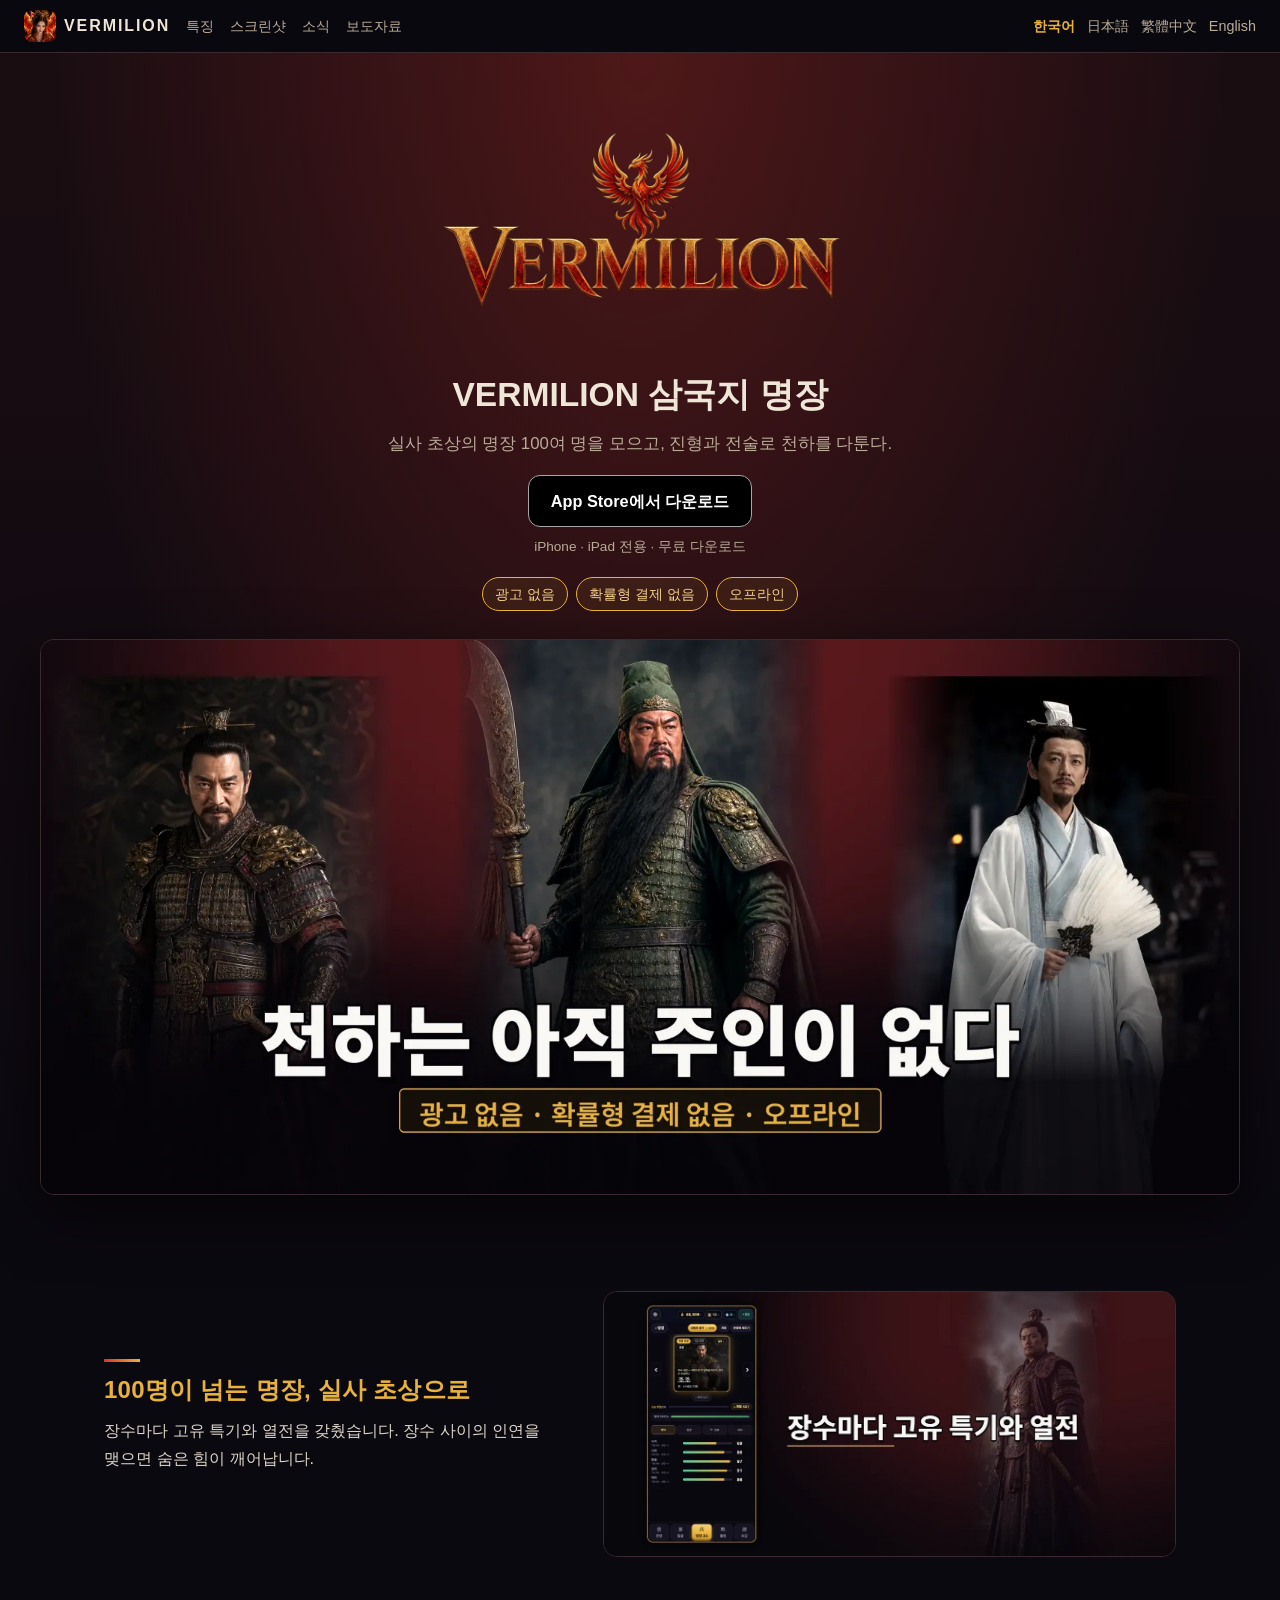
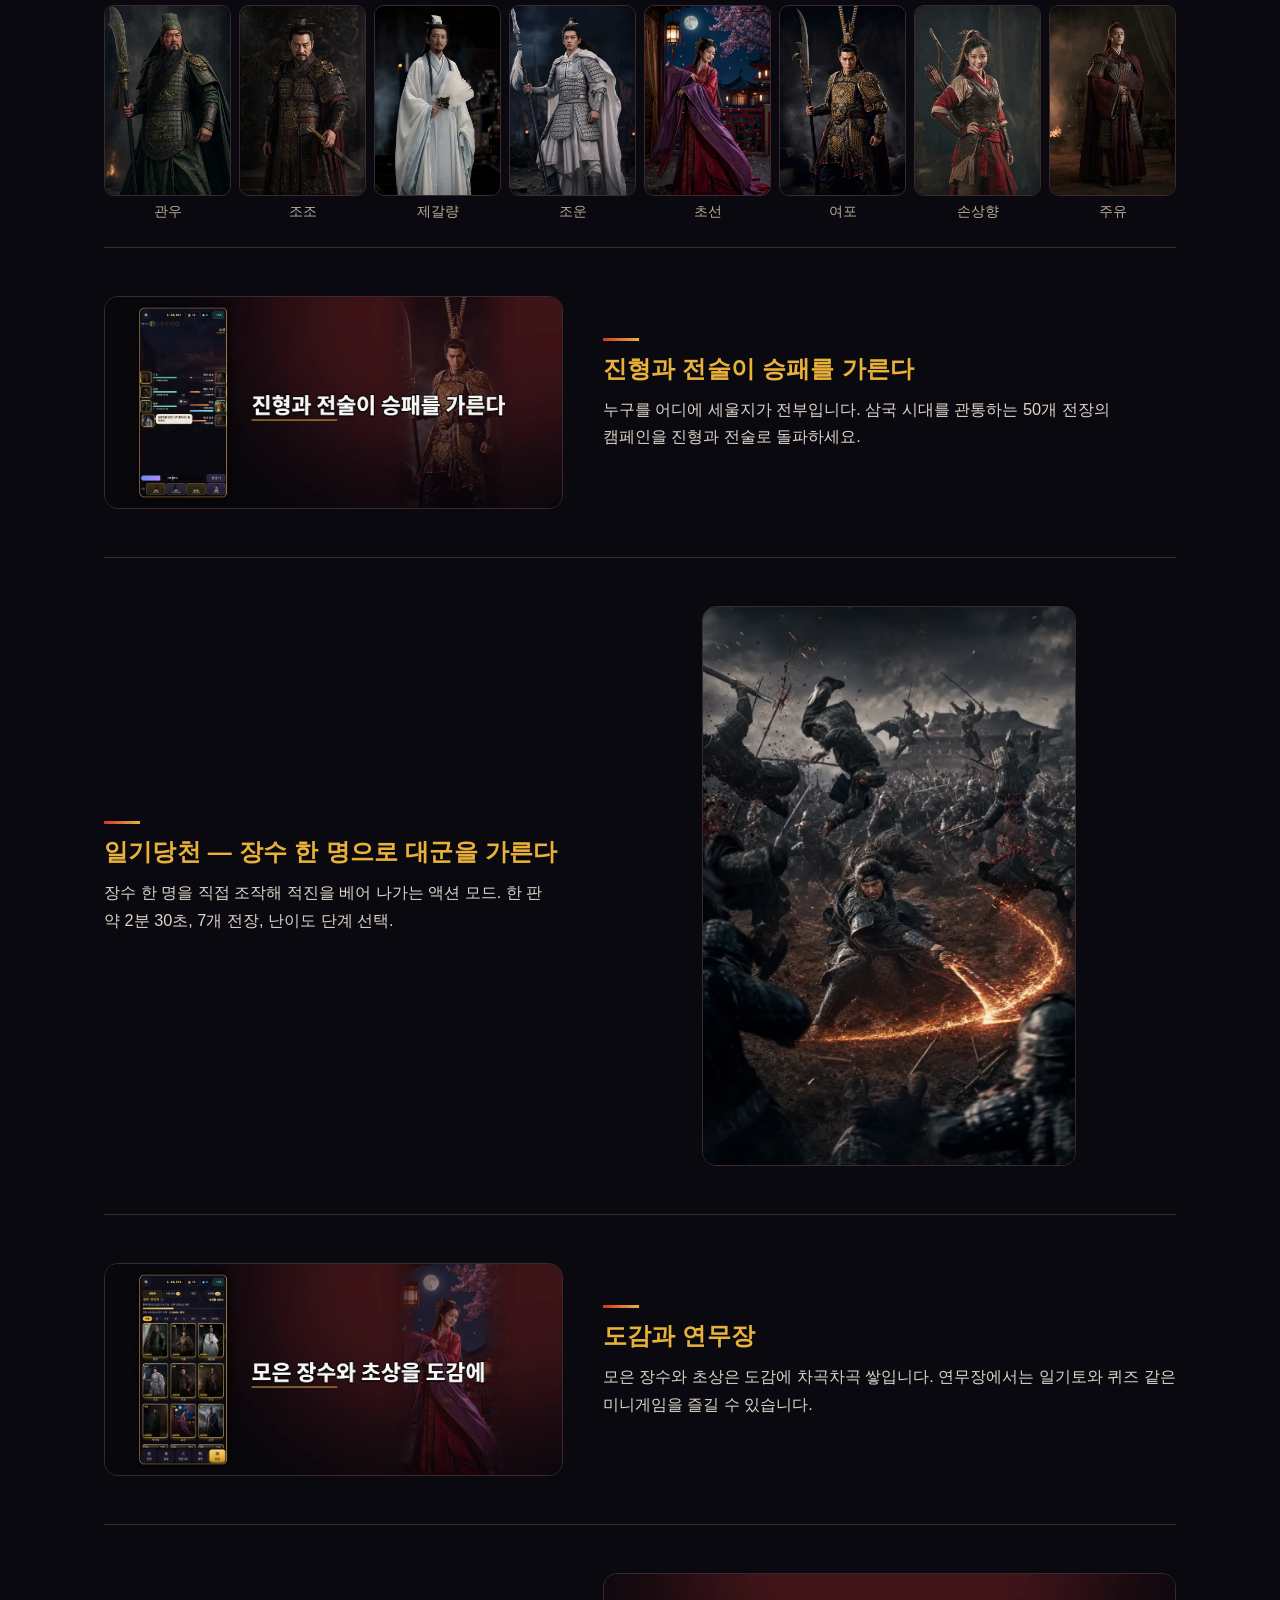
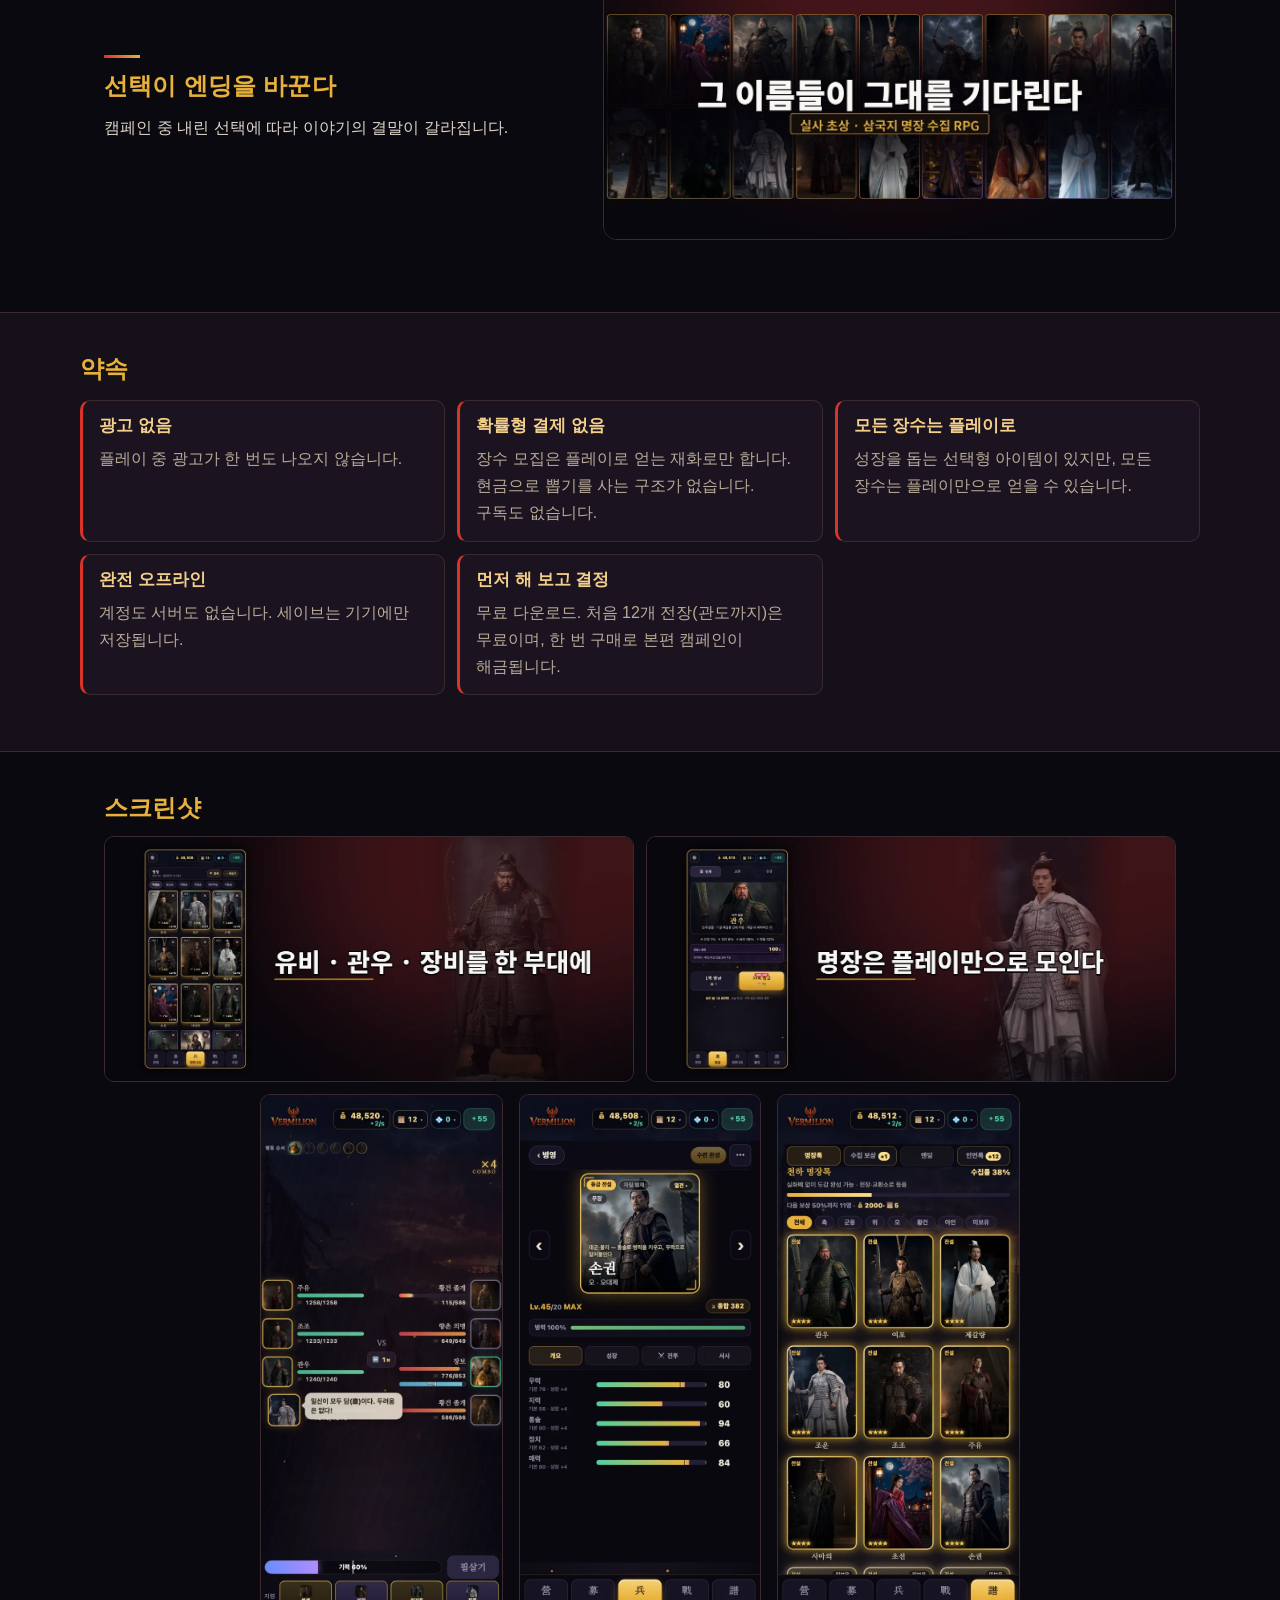
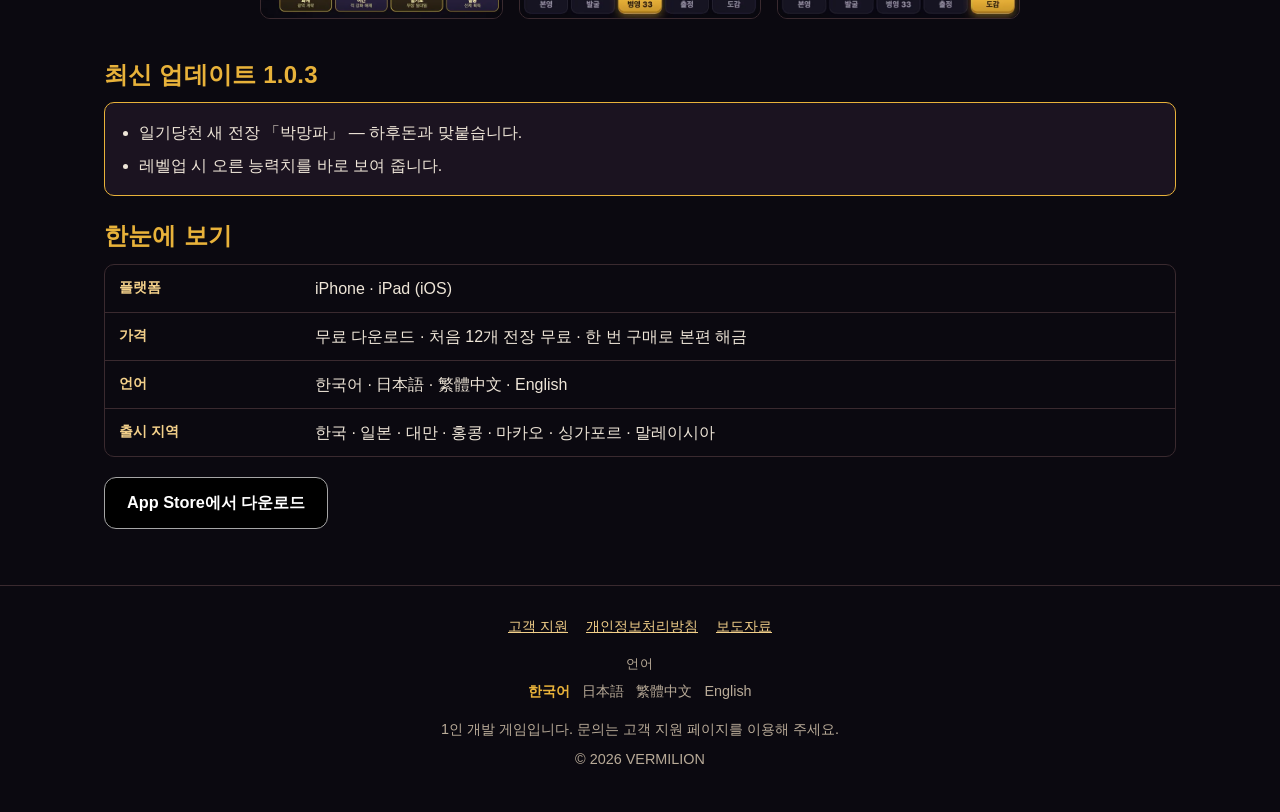
==== index.html @ 297f86a1 "VERMILION official site (ko/ja/zh-Hant/en) + press kit" ====
<!doctype html>
<html lang="ko">
<head>
<meta charset="utf-8">
<meta name="viewport" content="width=device-width, initial-scale=1">
<title>VERMILION 삼국지 명장 — 광고 없는 삼국지 장수 수집 RPG (iPhone·iPad)</title>
<meta name="description" content="실사 초상의 명장 100여 명을 모으는 삼국지 장수 수집 RPG. 광고 없음 · 확률형 결제 없음 · 완전 오프라인. 모든 장수는 플레이로 획득 가능. 처음 12개 전장(관도까지) 무료, 한 번 구매로 본편 해금.">
<meta name="theme-color" content="#0b0910">
<link rel="canonical" href="https://aucus.github.io/vermilion-game/">
<link rel="alternate" hreflang="ko" href="https://aucus.github.io/vermilion-game/">
<link rel="alternate" hreflang="ja" href="https://aucus.github.io/vermilion-game/ja/">
<link rel="alternate" hreflang="zh-Hant" href="https://aucus.github.io/vermilion-game/zh-hant/">
<link rel="alternate" hreflang="en" href="https://aucus.github.io/vermilion-game/en/">
<link rel="alternate" hreflang="x-default" href="https://aucus.github.io/vermilion-game/">
<meta property="og:type" content="website">
<meta property="og:site_name" content="VERMILION">
<meta property="og:title" content="VERMILION 삼국지 명장 — 광고 없는 삼국지 장수 수집 RPG (iPhone·iPad)">
<meta property="og:description" content="실사 초상의 명장 100여 명을 모으는 삼국지 장수 수집 RPG. 광고 없음 · 확률형 결제 없음 · 완전 오프라인. 모든 장수는 플레이로 획득 가능. 처음 12개 전장(관도까지) 무료, 한 번 구매로 본편 해금.">
<meta property="og:url" content="https://aucus.github.io/vermilion-game/">
<meta property="og:image" content="https://aucus.github.io/vermilion-game/img/shots/ko/s1-hero.webp">
<meta property="og:image:width" content="1600">
<meta property="og:image:height" content="740">
<meta property="og:image:alt" content="VERMILION 키 아트 — 관우·조조·제갈량 실사 초상과 &#x27;천하는 아직 주인이 없다&#x27; 문구">
<meta property="og:locale" content="ko_KR">
<meta property="og:locale:alternate" content="ja_JP">
<meta property="og:locale:alternate" content="zh_TW">
<meta property="og:locale:alternate" content="en_US">
<meta name="twitter:card" content="summary_large_image">
<meta name="twitter:title" content="VERMILION 삼국지 명장 — 광고 없는 삼국지 장수 수집 RPG (iPhone·iPad)">
<meta name="twitter:description" content="실사 초상의 명장 100여 명을 모으는 삼국지 장수 수집 RPG. 광고 없음 · 확률형 결제 없음 · 완전 오프라인. 모든 장수는 플레이로 획득 가능. 처음 12개 전장(관도까지) 무료, 한 번 구매로 본편 해금.">
<meta name="twitter:image" content="https://aucus.github.io/vermilion-game/img/shots/ko/s1-hero.webp">
<meta name="apple-itunes-app" content="app-id=6795466218">
<link rel="icon" type="image/png" href="favicon.png">
<link rel="apple-touch-icon" href="apple-touch-icon.png">
<link rel="stylesheet" href="style.css">
<link rel="preload" as="image" href="img/shots/ko/s1-hero.webp" fetchpriority="high">
</head>
<body>
<a class="skip" href="#main">본문으로 건너뛰기</a>
<header class="topbar">
  <a class="brand" href="./"><img src="img/icon.webp" width="32" height="32" alt="" decoding="async"><span>VERMILION</span></a>
  <nav class="topnav" aria-label="Sections"><a href="#features">특징</a><a href="#screenshots">스크린샷</a><a href="#news">소식</a><a href="press/">보도자료</a></nav>
  <nav class="langs" aria-label="Language"><a href="./" hreflang="ko" lang="ko" aria-current="page">한국어</a><a href="ja/" hreflang="ja" lang="ja">日本語</a><a href="zh-hant/" hreflang="zh-Hant" lang="zh-Hant">繁體中文</a><a href="en/" hreflang="en" lang="en">English</a></nav>
</header>
<main id="main">
<section class="hero">
  <div class="hero-inner">
    <img class="wordmark" src="img/wordmark.webp" width="900" height="600" alt="VERMILION" decoding="async">
    <h1>VERMILION 삼국지 명장</h1>
    <p class="pitch">실사 초상의 명장 100여 명을 모으고, 진형과 전술로 천하를 다툰다.</p>
    <a class="store" href="https://apps.apple.com/app/id6795466218?pt=129231526&ct=web-ko&mt=8" rel="noopener"><span>App Store에서 다운로드</span></a>
    <p class="store-note">iPhone · iPad 전용 · 무료 다운로드</p>
    <ul class="badges"><li>광고 없음</li><li>확률형 결제 없음</li><li>오프라인</li></ul>
  </div>
  <figure class="keyart"><img src="img/shots/ko/s1-hero.webp" width="1600" height="740" alt="VERMILION 키 아트 — 관우·조조·제갈량 실사 초상과 &#x27;천하는 아직 주인이 없다&#x27; 문구" fetchpriority="high" decoding="async"></figure>
</section>

<div id="features" class="features">
<section class="feature" id="generals"><div class="feature-text"><h2>100명이 넘는 명장, 실사 초상으로</h2><p>장수마다 고유 특기와 열전을 갖췄습니다. 장수 사이의 인연을 맺으면 숨은 힘이 깨어납니다.</p></div><div class="feature-media"><img src="img/shots/ko/s5-detail.webp" width="1200" height="555" alt="장수 상세 화면 — 장수마다 고유 특기와 열전" loading="lazy" decoding="async"></div></section><div class="gen-strip" role="list"><figure class="gen"><img src="img/generals/guanyu.webp" width="480" height="720" alt="관우 실사 초상" loading="lazy" decoding="async"><figcaption>관우</figcaption></figure><figure class="gen"><img src="img/generals/caocao.webp" width="480" height="720" alt="조조 실사 초상" loading="lazy" decoding="async"><figcaption>조조</figcaption></figure><figure class="gen"><img src="img/generals/zhuge.webp" width="480" height="720" alt="제갈량 실사 초상" loading="lazy" decoding="async"><figcaption>제갈량</figcaption></figure><figure class="gen"><img src="img/generals/zhaoyun.webp" width="480" height="720" alt="조운 실사 초상" loading="lazy" decoding="async"><figcaption>조운</figcaption></figure><figure class="gen"><img src="img/generals/diaochan.webp" width="480" height="720" alt="초선 실사 초상" loading="lazy" decoding="async"><figcaption>초선</figcaption></figure><figure class="gen"><img src="img/generals/lubu.webp" width="480" height="720" alt="여포 실사 초상" loading="lazy" decoding="async"><figcaption>여포</figcaption></figure><figure class="gen"><img src="img/generals/sunshangxiang.webp" width="480" height="720" alt="손상향 실사 초상" loading="lazy" decoding="async"><figcaption>손상향</figcaption></figure><figure class="gen"><img src="img/generals/zhouyu.webp" width="480" height="720" alt="주유 실사 초상" loading="lazy" decoding="async"><figcaption>주유</figcaption></figure></div><section class="feature flip" id="tactics"><div class="feature-text"><h2>진형과 전술이 승패를 가른다</h2><p>누구를 어디에 세울지가 전부입니다. 삼국 시대를 관통하는 50개 전장의 캠페인을 진형과 전술로 돌파하세요.</p></div><div class="feature-media"><img src="img/shots/ko/s4-battle.webp" width="1200" height="555" alt="전투 화면 — 진형과 전술이 승패를 가른다" loading="lazy" decoding="async"></div></section><section class="feature" id="action"><div class="feature-text"><h2>일기당천 — 장수 한 명으로 대군을 가른다</h2><p>장수 한 명을 직접 조작해 적진을 베어 나가는 액션 모드. 한 판 약 2분 30초, 7개 전장, 난이도 단계 선택.</p></div><div class="feature-media"><img src="img/action-mode.webp" width="900" height="1350" alt="일기당천 모드 — 불꽃 궤적을 그리며 적군 한가운데를 베어 나가는 장수" loading="lazy" decoding="async" class="tall"></div></section><section class="feature flip" id="codex"><div class="feature-text"><h2>도감과 연무장</h2><p>모은 장수와 초상은 도감에 차곡차곡 쌓입니다. 연무장에서는 일기토와 퀴즈 같은 미니게임을 즐길 수 있습니다.</p></div><div class="feature-media"><img src="img/shots/ko/s6-codex.webp" width="1200" height="555" alt="도감 화면 — 모은 장수와 초상을 도감에" loading="lazy" decoding="async"></div></section><section class="feature" id="endings"><div class="feature-text"><h2>선택이 엔딩을 바꾼다</h2><p>캠페인 중 내린 선택에 따라 이야기의 결말이 갈라집니다.</p></div><div class="feature-media"><img src="img/shots/ko/s2-wall.webp" width="1200" height="555" alt="실사 초상 장수들이 늘어선 화면 — 그 이름들이 그대를 기다린다" loading="lazy" decoding="async"></div></section>
</div>

<section class="promise" aria-labelledby="promise-h">
  <h2 id="promise-h">약속</h2>
  <ul><li><h3>광고 없음</h3><p>플레이 중 광고가 한 번도 나오지 않습니다.</p></li><li><h3>확률형 결제 없음</h3><p>장수 모집은 플레이로 얻는 재화로만 합니다. 현금으로 뽑기를 사는 구조가 없습니다. 구독도 없습니다.</p></li><li><h3>모든 장수는 플레이로</h3><p>성장을 돕는 선택형 아이템이 있지만, 모든 장수는 플레이만으로 얻을 수 있습니다.</p></li><li><h3>완전 오프라인</h3><p>계정도 서버도 없습니다. 세이브는 기기에만 저장됩니다.</p></li><li><h3>먼저 해 보고 결정</h3><p>무료 다운로드. 처음 12개 전장(관도까지)은 무료이며, 한 번 구매로 본편 캠페인이 해금됩니다.</p></li></ul>
</section>

<section class="gallery" id="screenshots" aria-labelledby="shots-h">
  <h2 id="shots-h">스크린샷</h2>
  <div class="grid-land"><figure><img src="img/shots/ko/s3-barracks.webp" width="1200" height="555" alt="병영 화면 — 유비·관우·장비를 한 부대에" loading="lazy" decoding="async"></figure><figure><img src="img/shots/ko/s7-collect.webp" width="1200" height="555" alt="인재 발굴 화면 — 명장은 플레이만으로 모인다" loading="lazy" decoding="async"></figure></div>
  <div class="grid-port"><figure><img src="img/shots/ko/p-04-battle.webp" width="600" height="1304" alt="게임 화면: 전투" loading="lazy" decoding="async"></figure><figure><img src="img/shots/ko/p-01-general-detail.webp" width="600" height="1304" alt="게임 화면: 장수 상세" loading="lazy" decoding="async"></figure><figure><img src="img/shots/ko/p-07-codex.webp" width="600" height="1304" alt="게임 화면: 도감" loading="lazy" decoding="async"></figure></div>
</section>

<!-- NEWS BLOCK: edit only this section for update notes -->
<section class="news" id="news" aria-labelledby="news-h">
  <h2 id="news-h">최신 업데이트 1.0.3</h2>
  <ul><li>일기당천 새 전장 「박망파」 — 하후돈과 맞붙습니다.</li><li>레벨업 시 오른 능력치를 바로 보여 줍니다.</li></ul>
</section>
<!-- /NEWS BLOCK -->

<section class="facts" aria-labelledby="facts-h">
  <h2 id="facts-h">한눈에 보기</h2>
  <dl><div><dt>플랫폼</dt><dd>iPhone · iPad (iOS)</dd></div><div><dt>가격</dt><dd>무료 다운로드 · 처음 12개 전장 무료 · 한 번 구매로 본편 해금</dd></div><div><dt>언어</dt><dd>한국어 · 日本語 · 繁體中文 · English</dd></div><div><dt>출시 지역</dt><dd>한국 · 일본 · 대만 · 홍콩 · 마카오 · 싱가포르 · 말레이시아</dd></div></dl>
  <a class="store" href="https://apps.apple.com/app/id6795466218?pt=129231526&ct=web-ko&mt=8" rel="noopener"><span>App Store에서 다운로드</span></a>
</section>
</main>
<footer class="footer">
  <nav class="footlinks" aria-label="Links"><a href="https://aucus.github.io/vermilion-legal/" rel="noopener">고객 지원</a><a href="https://aucus.github.io/vermilion-legal/privacy-policy.html" rel="noopener">개인정보처리방침</a><a href="press/">보도자료</a></nav>
  <p class="lang-h">언어</p>
  <nav class="langs foot" aria-label="Language"><a href="./" hreflang="ko" lang="ko" aria-current="page">한국어</a><a href="ja/" hreflang="ja" lang="ja">日本語</a><a href="zh-hant/" hreflang="zh-Hant" lang="zh-Hant">繁體中文</a><a href="en/" hreflang="en" lang="en">English</a></nav>
  <p class="note">1인 개발 게임입니다. 문의는 고객 지원 페이지를 이용해 주세요.</p>
  <p class="copy">© 2026 VERMILION</p>
</footer>
</body>
</html>
---- style.css ----
/* VERMILION official site — system fonts only, no external resources */
:root {
  --bg: #0b0910;
  --bg2: #15101a;
  --panel: #1b1320;
  --line: #3a2a2f;
  --text: #efe6d8;
  --muted: #b9ab98;
  --gold: #e8b23a;
  --gold-soft: #f3d08a;
  --red: #d8342a;
  --red-deep: #7a1a17;
  --radius: 14px;
  --pad: 16px;
  --font: -apple-system, BlinkMacSystemFont, "Segoe UI", "Hiragino Sans", "Hiragino Kaku Gothic ProN",
    "Apple SD Gothic Neo", "Malgun Gothic", "PingFang TC", "Microsoft JhengHei", "Noto Sans CJK",
    Roboto, "Helvetica Neue", Arial, sans-serif;
  color-scheme: dark;
}
*, *::before, *::after { box-sizing: border-box; }
html { -webkit-text-size-adjust: 100%; scroll-behavior: smooth; }
body {
  margin: 0;
  background: var(--bg);
  color: var(--text);
  font-family: var(--font);
  font-size: 16px;
  line-height: 1.7;
  overflow-x: hidden;
  word-break: keep-all;
  overflow-wrap: anywhere;
}
:lang(ja) body, body:lang(ja), :lang(zh-Hant) { word-break: normal; }
img { max-width: 100%; height: auto; display: block; }
a { color: var(--gold-soft); }
a:focus-visible, .store:focus-visible { outline: 2px solid var(--gold); outline-offset: 3px; }
h1, h2, h3 { line-height: 1.3; margin: 0 0 .5em; }
h2 { font-size: 1.5rem; color: var(--gold); letter-spacing: .01em; }
h3 { font-size: 1.05rem; color: var(--gold-soft); }
p { margin: 0 0 1em; }
.skip { position: absolute; left: -9999px; }
.skip:focus { left: var(--pad); top: 8px; z-index: 10; background: var(--gold); color: #000; padding: 6px 10px; border-radius: 6px; }

/* top bar */
.topbar {
  position: sticky; top: 0; z-index: 5;
  display: flex; flex-wrap: wrap; align-items: center; gap: 6px 16px;
  padding: 10px var(--pad);
  background: rgba(11, 9, 16, .92);
  border-bottom: 1px solid var(--line);
  -webkit-backdrop-filter: blur(8px); backdrop-filter: blur(8px);
}
.brand { display: flex; align-items: center; gap: 8px; color: var(--text); text-decoration: none; font-weight: 700; letter-spacing: .12em; }
.brand img { border-radius: 8px; }
.topnav { display: none; gap: 16px; }
.topnav a, .langs a { color: var(--muted); text-decoration: none; font-size: .9rem; }
.topnav a:hover, .langs a:hover { color: var(--gold-soft); }
.langs { display: flex; flex-wrap: wrap; gap: 4px 12px; margin-left: auto; }
.langs a[aria-current="page"] { color: var(--gold); font-weight: 700; }

/* hero */
.hero {
  position: relative;
  padding: 32px var(--pad) 24px;
  background:
    radial-gradient(ellipse at 50% 0%, rgba(216, 52, 42, .28), rgba(11, 9, 16, 0) 65%),
    linear-gradient(180deg, #1a0d12 0%, var(--bg) 100%);
  text-align: center;
}
.hero-inner { max-width: 760px; margin: 0 auto; }
.wordmark { width: min(420px, 82%); margin: 0 auto -8px; }
.hero h1 { font-size: 1.6rem; margin: 0 0 .4em; }
.pitch { color: var(--muted); font-size: 1.05rem; }
.store {
  display: inline-flex; align-items: center; gap: 10px;
  min-height: 52px; padding: 10px 22px;
  background: #000; color: #fff; text-decoration: none;
  border: 1px solid #a6a6a6; border-radius: 12px;
  font-weight: 600; font-size: 1.02rem;
}
.store:hover { border-color: var(--gold); }
.store.small { min-height: 44px; padding: 8px 16px; font-size: .95rem; }
.store-note { color: var(--muted); font-size: .85rem; margin: 8px 0 0; }
.badges { list-style: none; padding: 0; margin: 18px 0 0; display: flex; flex-wrap: wrap; justify-content: center; gap: 8px; }
.badges li {
  border: 1px solid var(--gold); color: var(--gold-soft);
  padding: 4px 12px; border-radius: 999px; font-size: .9rem; background: rgba(232, 178, 58, .08);
}
.keyart { margin: 28px auto 0; max-width: 1200px; }
.keyart img { border-radius: var(--radius); border: 1px solid var(--line); box-shadow: 0 20px 60px rgba(0, 0, 0, .6); }

/* features */
.features { max-width: 1120px; margin: 0 auto; padding: 24px var(--pad); }
.feature { display: grid; grid-template-columns: minmax(0, 1fr); gap: 18px; padding: 32px 0; border-top: 1px solid var(--line); align-items: center; }
.feature:first-child { border-top: 0; }
.feature > * { min-width: 0; }
.feature-text p { color: var(--text); opacity: .92; font-size: 1.02rem; }
.feature-media img { border-radius: var(--radius); border: 1px solid var(--line); }
.feature-media img.tall { max-height: 560px; width: auto; margin: 0 auto; }
.feature h2::before {
  content: ""; display: block; width: 36px; height: 3px; margin-bottom: 12px;
  background: linear-gradient(90deg, var(--red), var(--gold));
}
.gen-strip { display: grid; grid-template-columns: repeat(4, minmax(0, 1fr)); gap: 8px; padding-bottom: 24px; }
.gen { margin: 0; }
.gen img { border-radius: 10px; border: 1px solid var(--line); aspect-ratio: 2 / 3; object-fit: cover; width: 100%; }
.gen figcaption { text-align: center; font-size: .85rem; color: var(--muted); margin-top: 4px; }

/* promise */
.promise { background: var(--bg2); border-block: 1px solid var(--line); padding: 40px var(--pad); }
.promise h2, .promise ul { max-width: 1120px; margin-left: auto; margin-right: auto; }
.promise ul { list-style: none; padding: 0; display: grid; gap: 12px; }
.promise li { background: var(--panel); border: 1px solid var(--line); border-left: 3px solid var(--red); border-radius: 10px; padding: 14px 16px; }
.promise li p { margin: 0; color: var(--muted); }

/* gallery */
.gallery { max-width: 1120px; margin: 0 auto; padding: 40px var(--pad); }
.gallery figure { margin: 0; }
.gallery img { border-radius: 10px; border: 1px solid var(--line); width: 100%; }
.grid-land { display: grid; gap: 12px; }
.grid-port { display: grid; grid-template-columns: repeat(3, minmax(0, 1fr)); gap: 10px; margin-top: 12px; }

/* news & facts */
.news, .facts { max-width: 1120px; margin: 0 auto 24px; padding: 0 var(--pad); }
.news ul { margin: 0; padding: 16px 16px 16px 34px; background: var(--panel); border: 1px solid var(--gold); border-radius: 10px; }
.news li + li { margin-top: 6px; }
.facts { padding-bottom: 32px; }
.facts dl, .sheet { margin: 0 0 20px; display: grid; gap: 0; border: 1px solid var(--line); border-radius: 10px; overflow: hidden; }
.facts dl > div, .sheet > div { display: grid; grid-template-columns: 1fr; gap: 2px 16px; padding: 10px 14px; border-top: 1px solid var(--line); }
.facts dl > div:first-child, .sheet > div:first-child { border-top: 0; }
dt { color: var(--gold-soft); font-weight: 600; font-size: .9rem; }
dd { margin: 0; }

/* footer */
.footer { border-top: 1px solid var(--line); padding: 28px var(--pad) 40px; text-align: center; color: var(--muted); font-size: .9rem; }
.footlinks { display: flex; flex-wrap: wrap; justify-content: center; gap: 6px 18px; margin-bottom: 14px; }
.footer .langs { justify-content: center; margin: 0 0 14px; }
.lang-h { margin: 0 0 4px; font-size: .8rem; letter-spacing: .08em; }
.note { margin: 0 0 6px; }
.copy { margin: 0; }

/* press */
.press { max-width: 960px; margin: 0 auto; padding: 24px var(--pad) 40px; }
.press-head { display: grid; gap: 16px; align-items: start; margin-bottom: 24px; }
.press-head img { border-radius: 24px; width: 112px; }
.press-head h1 { font-size: 1.6rem; color: var(--gold); }
.small-print { color: var(--muted); font-size: .88rem; margin: 6px 0 0; }
.press-block { padding: 24px 0; border-top: 1px solid var(--line); }
.press .topnav { display: flex; }

@media (min-width: 720px) {
  :root { --pad: 24px; }
  .topnav { display: flex; }
  .hero { padding-top: 48px; }
  .hero h1 { font-size: 2.1rem; }
  .feature { grid-template-columns: 1fr 1.25fr; gap: 40px; padding: 48px 0; }
  .feature.flip .feature-text { order: 2; }
  .gen-strip { grid-template-columns: repeat(8, minmax(0, 1fr)); }
  .promise ul { grid-template-columns: repeat(2, minmax(0, 1fr)); }
  .grid-land { grid-template-columns: repeat(2, minmax(0, 1fr)); }
  .grid-port { max-width: 760px; margin-left: auto; margin-right: auto; gap: 16px; }
  .facts dl > div, .sheet > div { grid-template-columns: 180px 1fr; }
  .press-head { grid-template-columns: 128px 1fr; }
  .press-head img { width: 128px; }
}
@media (min-width: 1040px) {
  .promise ul { grid-template-columns: repeat(3, minmax(0, 1fr)); }
}
@media (prefers-reduced-motion: reduce) { html { scroll-behavior: auto; } }
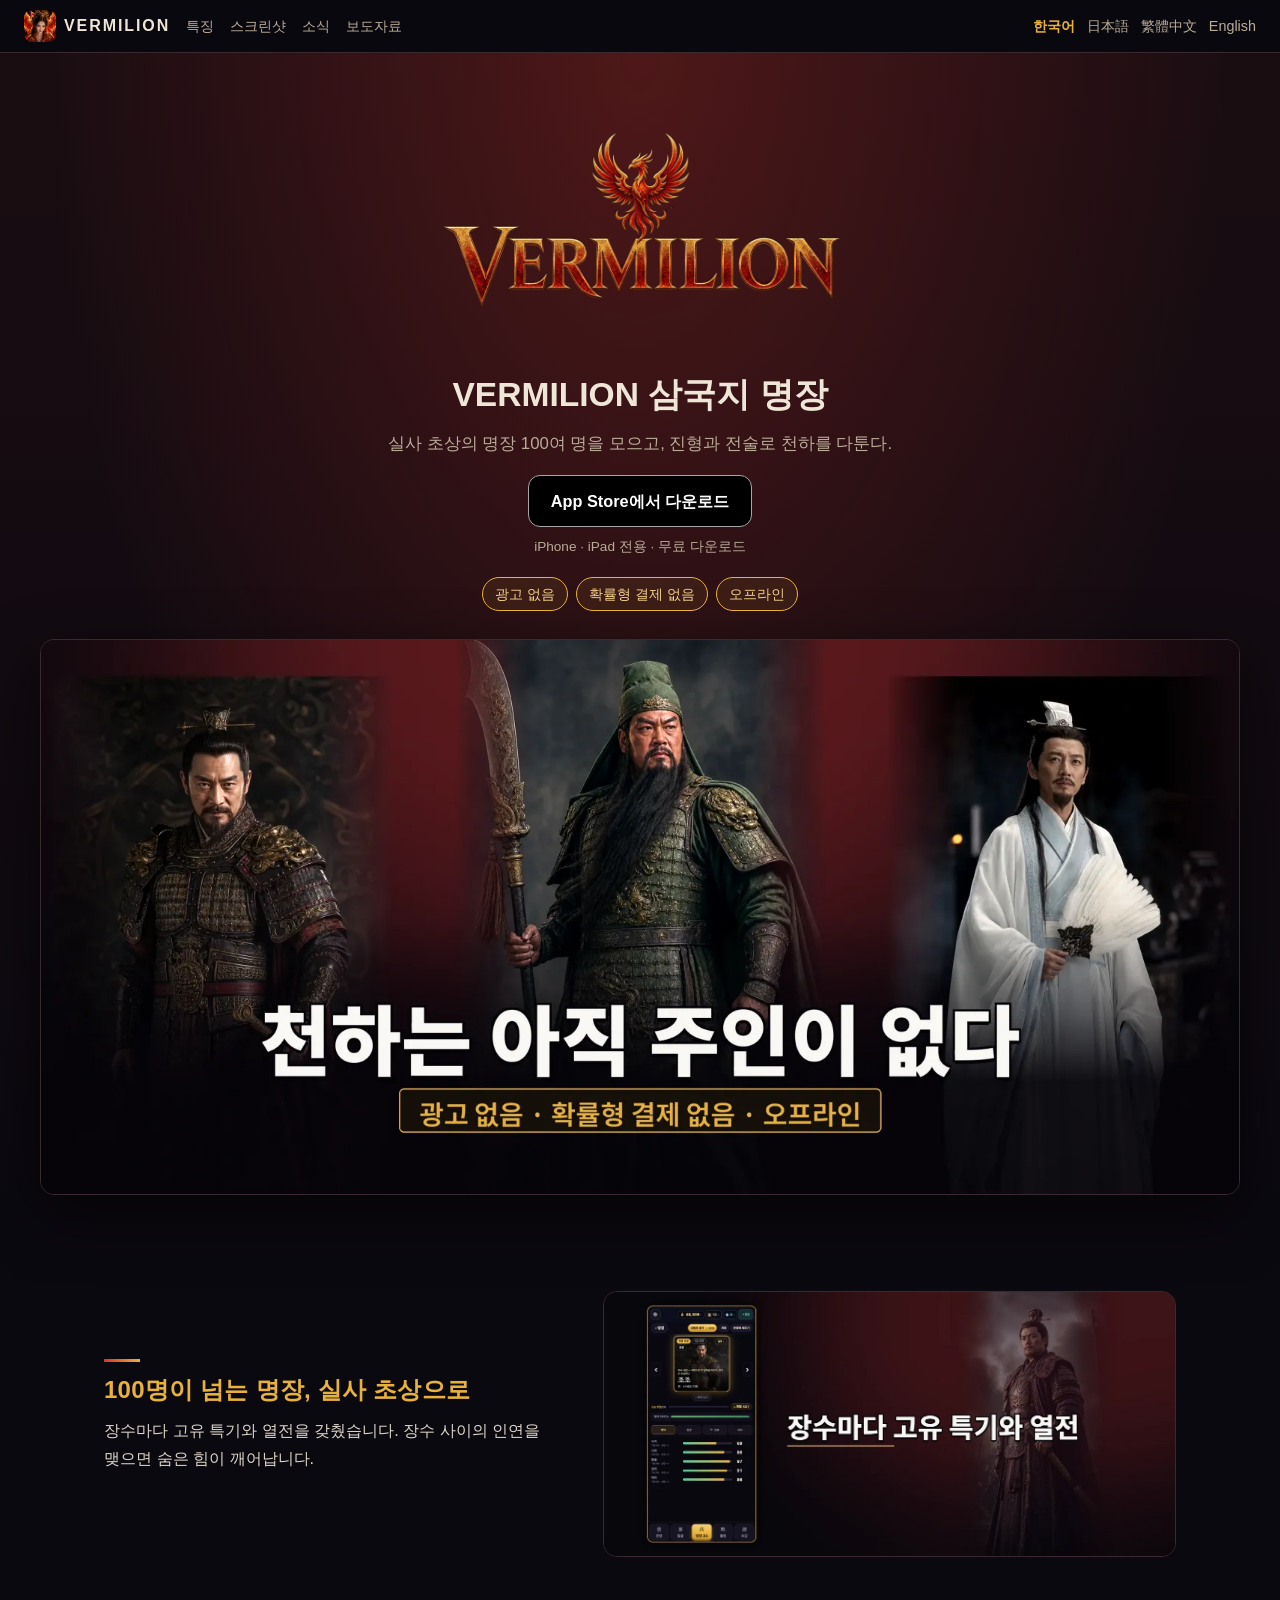
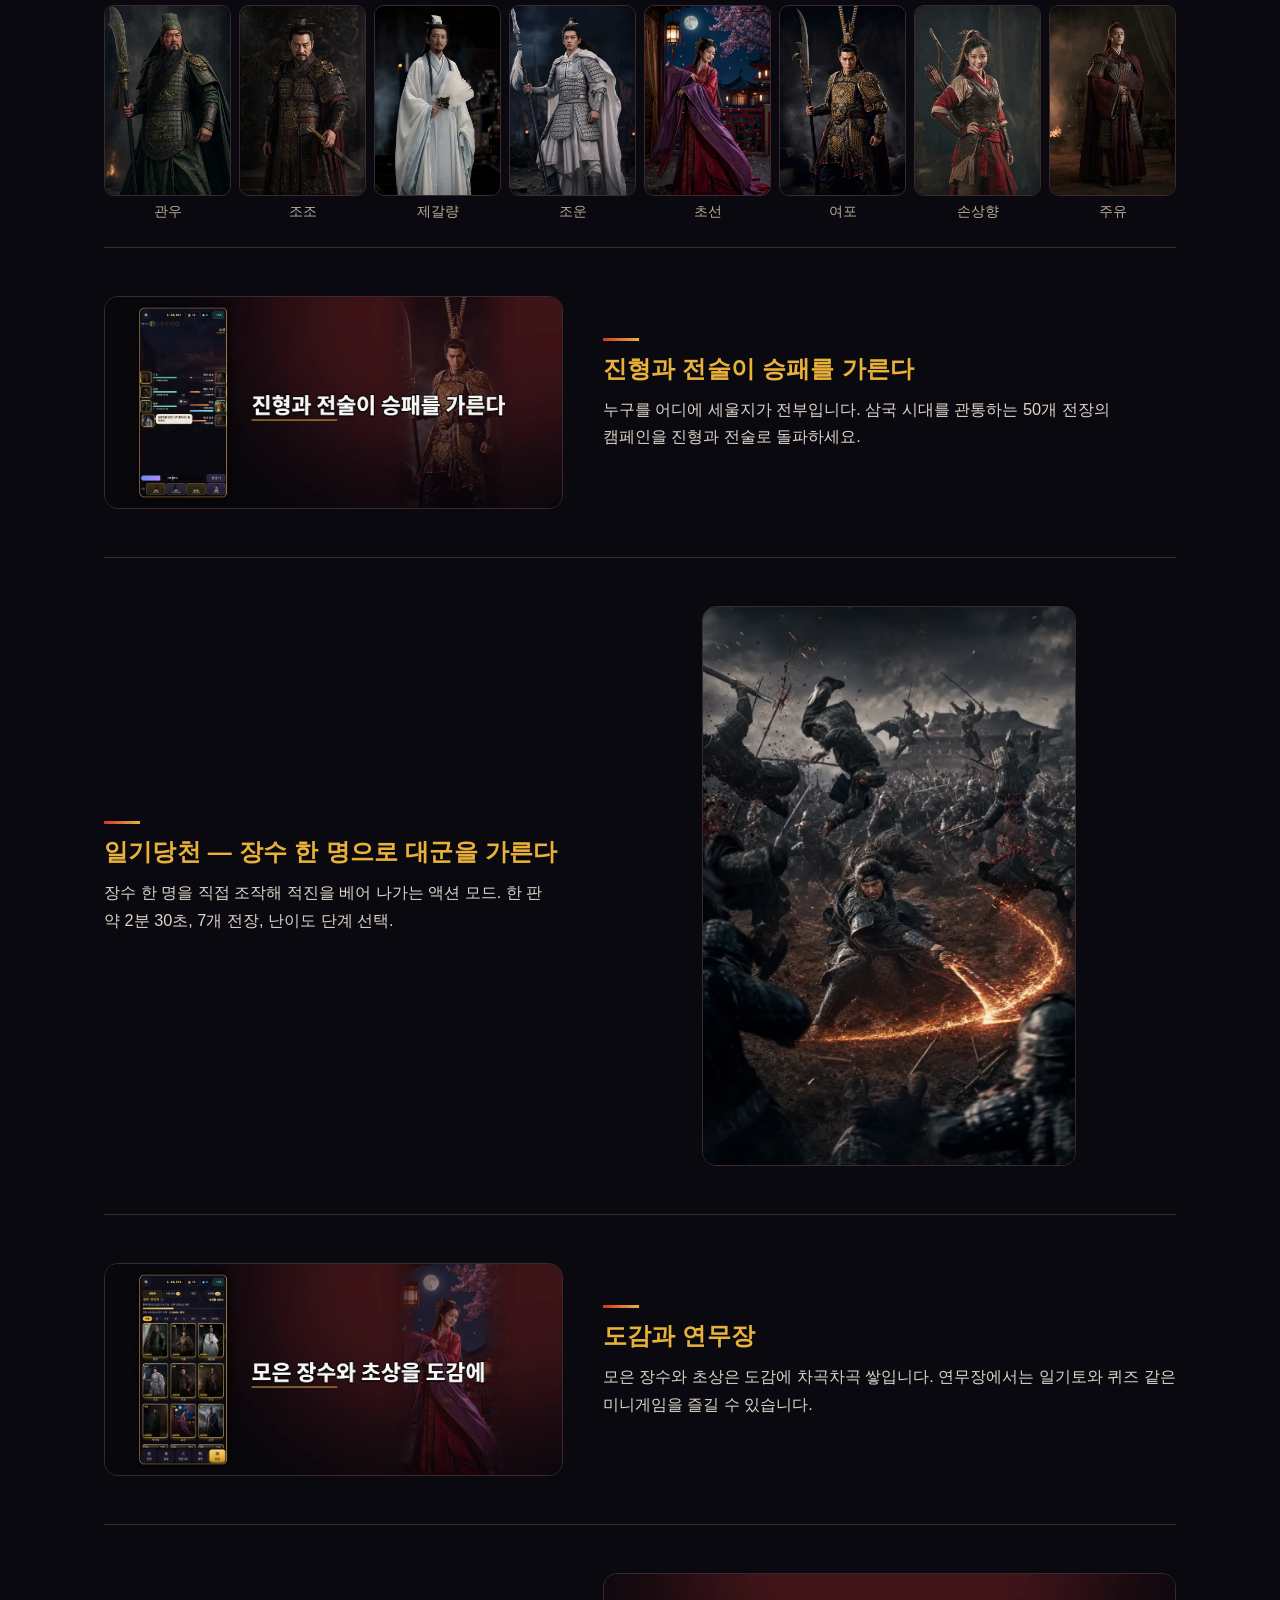
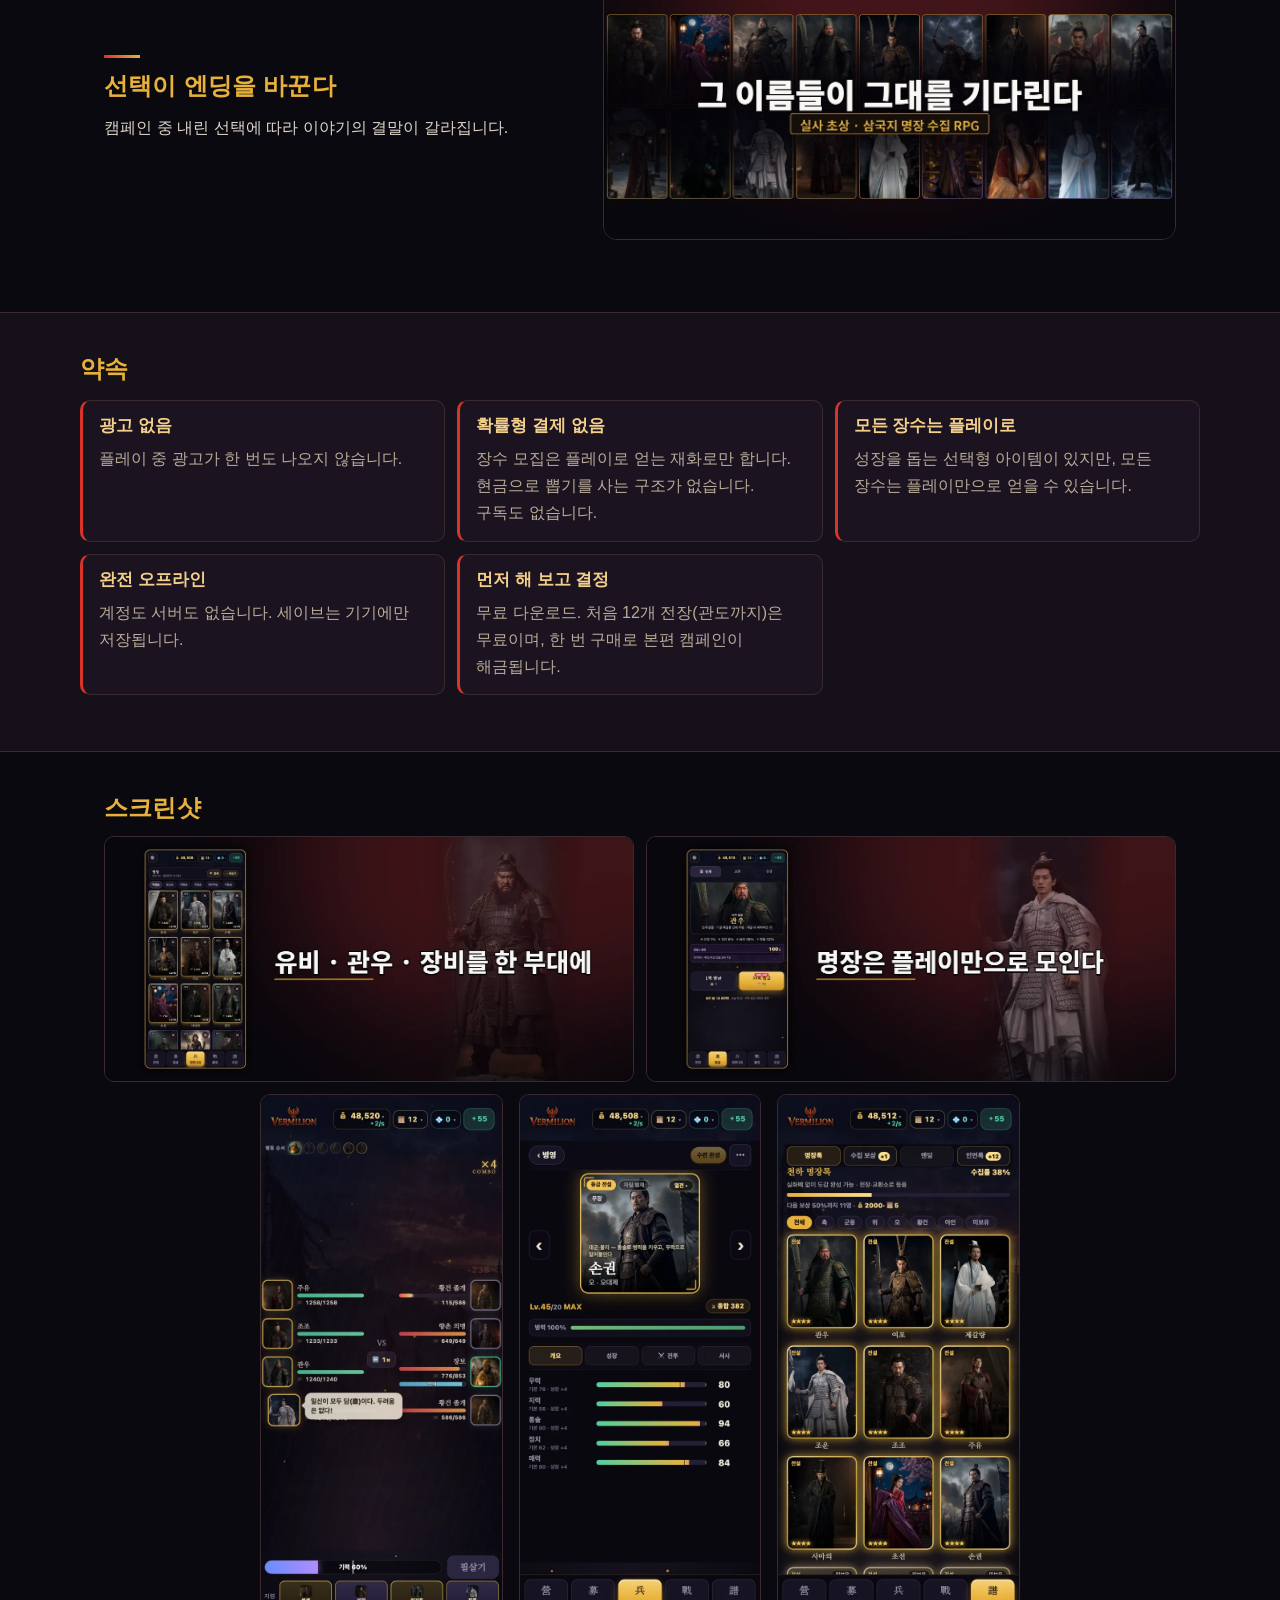
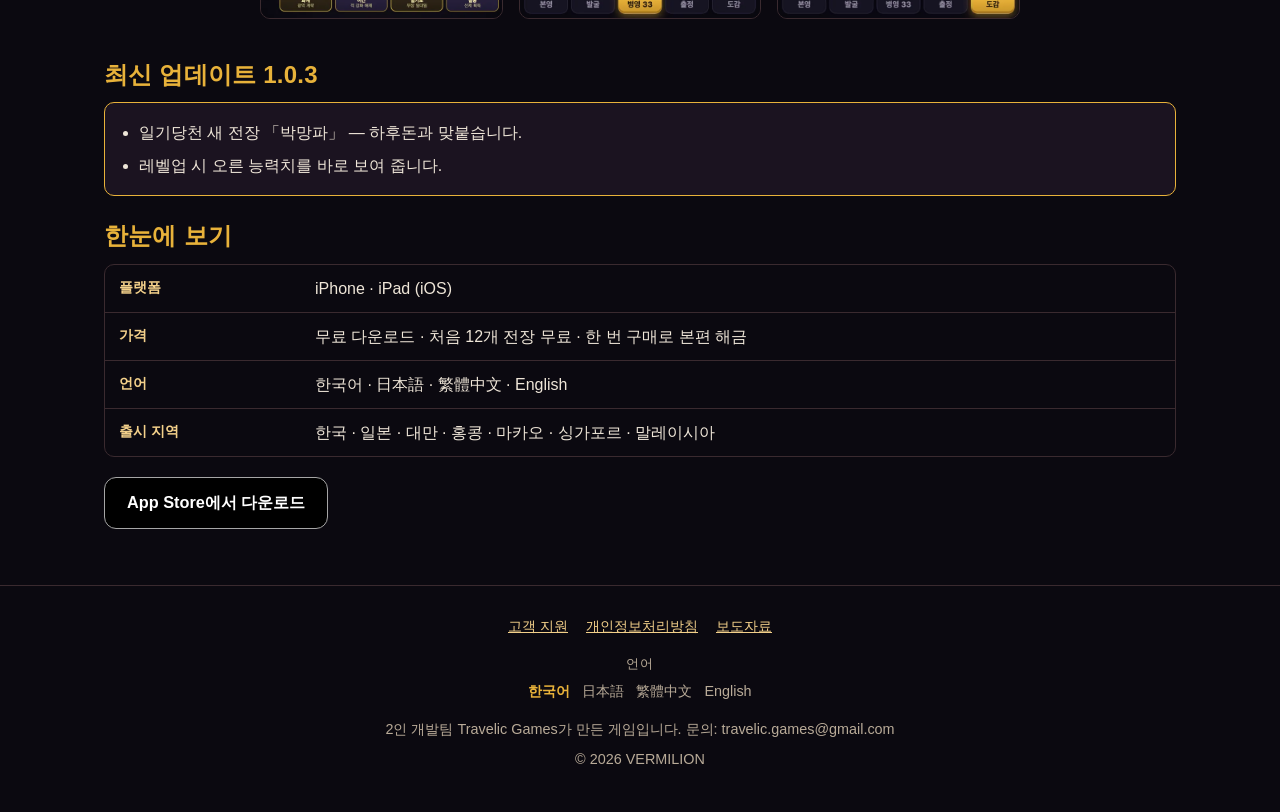
==== commit 801f0504: "2인 개발팀 Travelic Games 표기 · 문의 메일 주소" ====
--- a/index.html
+++ b/index.html
@@ -87,7 +87,7 @@
   <nav class="footlinks" aria-label="Links"><a href="https://aucus.github.io/vermilion-legal/" rel="noopener">고객 지원</a><a href="https://aucus.github.io/vermilion-legal/privacy-policy.html" rel="noopener">개인정보처리방침</a><a href="press/">보도자료</a></nav>
   <p class="lang-h">언어</p>
   <nav class="langs foot" aria-label="Language"><a href="./" hreflang="ko" lang="ko" aria-current="page">한국어</a><a href="ja/" hreflang="ja" lang="ja">日本語</a><a href="zh-hant/" hreflang="zh-Hant" lang="zh-Hant">繁體中文</a><a href="en/" hreflang="en" lang="en">English</a></nav>
-  <p class="note">1인 개발 게임입니다. 문의는 고객 지원 페이지를 이용해 주세요.</p>
+  <p class="note">2인 개발팀 Travelic Games가 만든 게임입니다. 문의: travelic.games@gmail.com</p>
   <p class="copy">© 2026 VERMILION</p>
 </footer>
 </body>
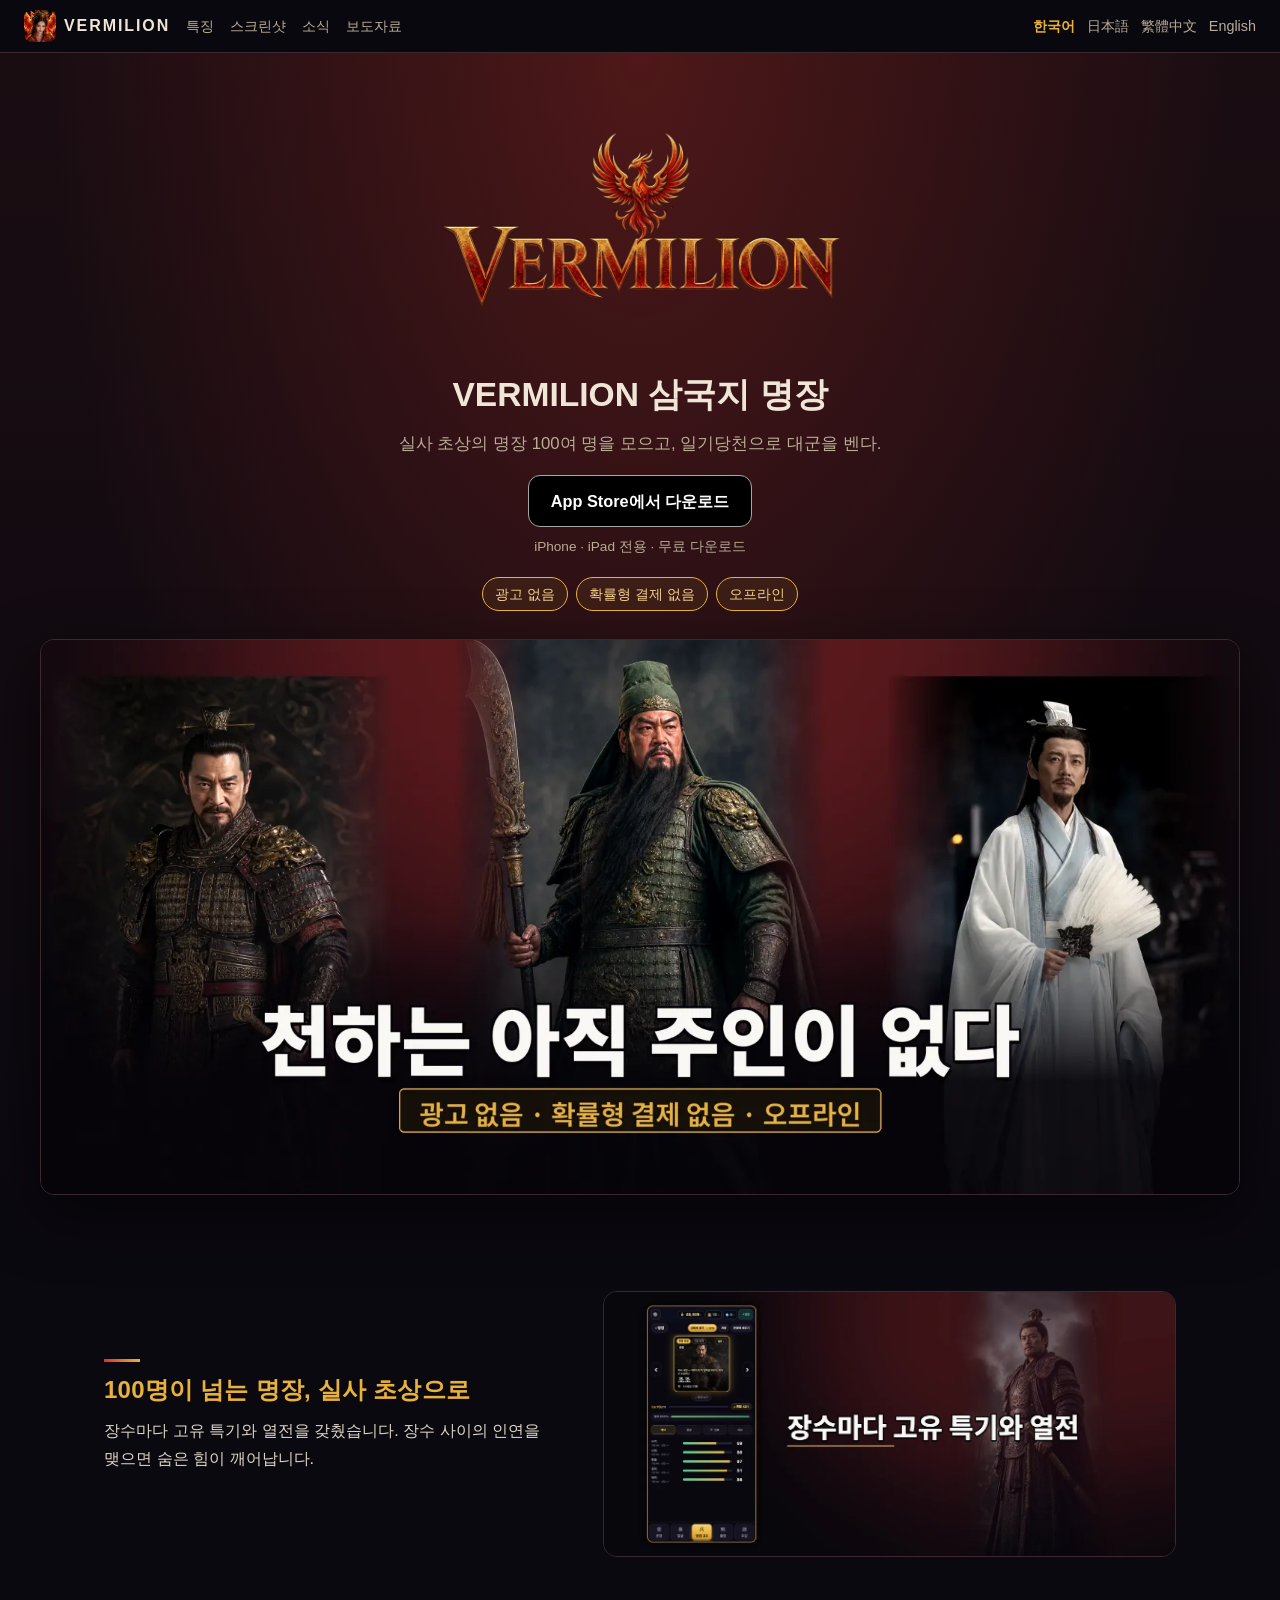
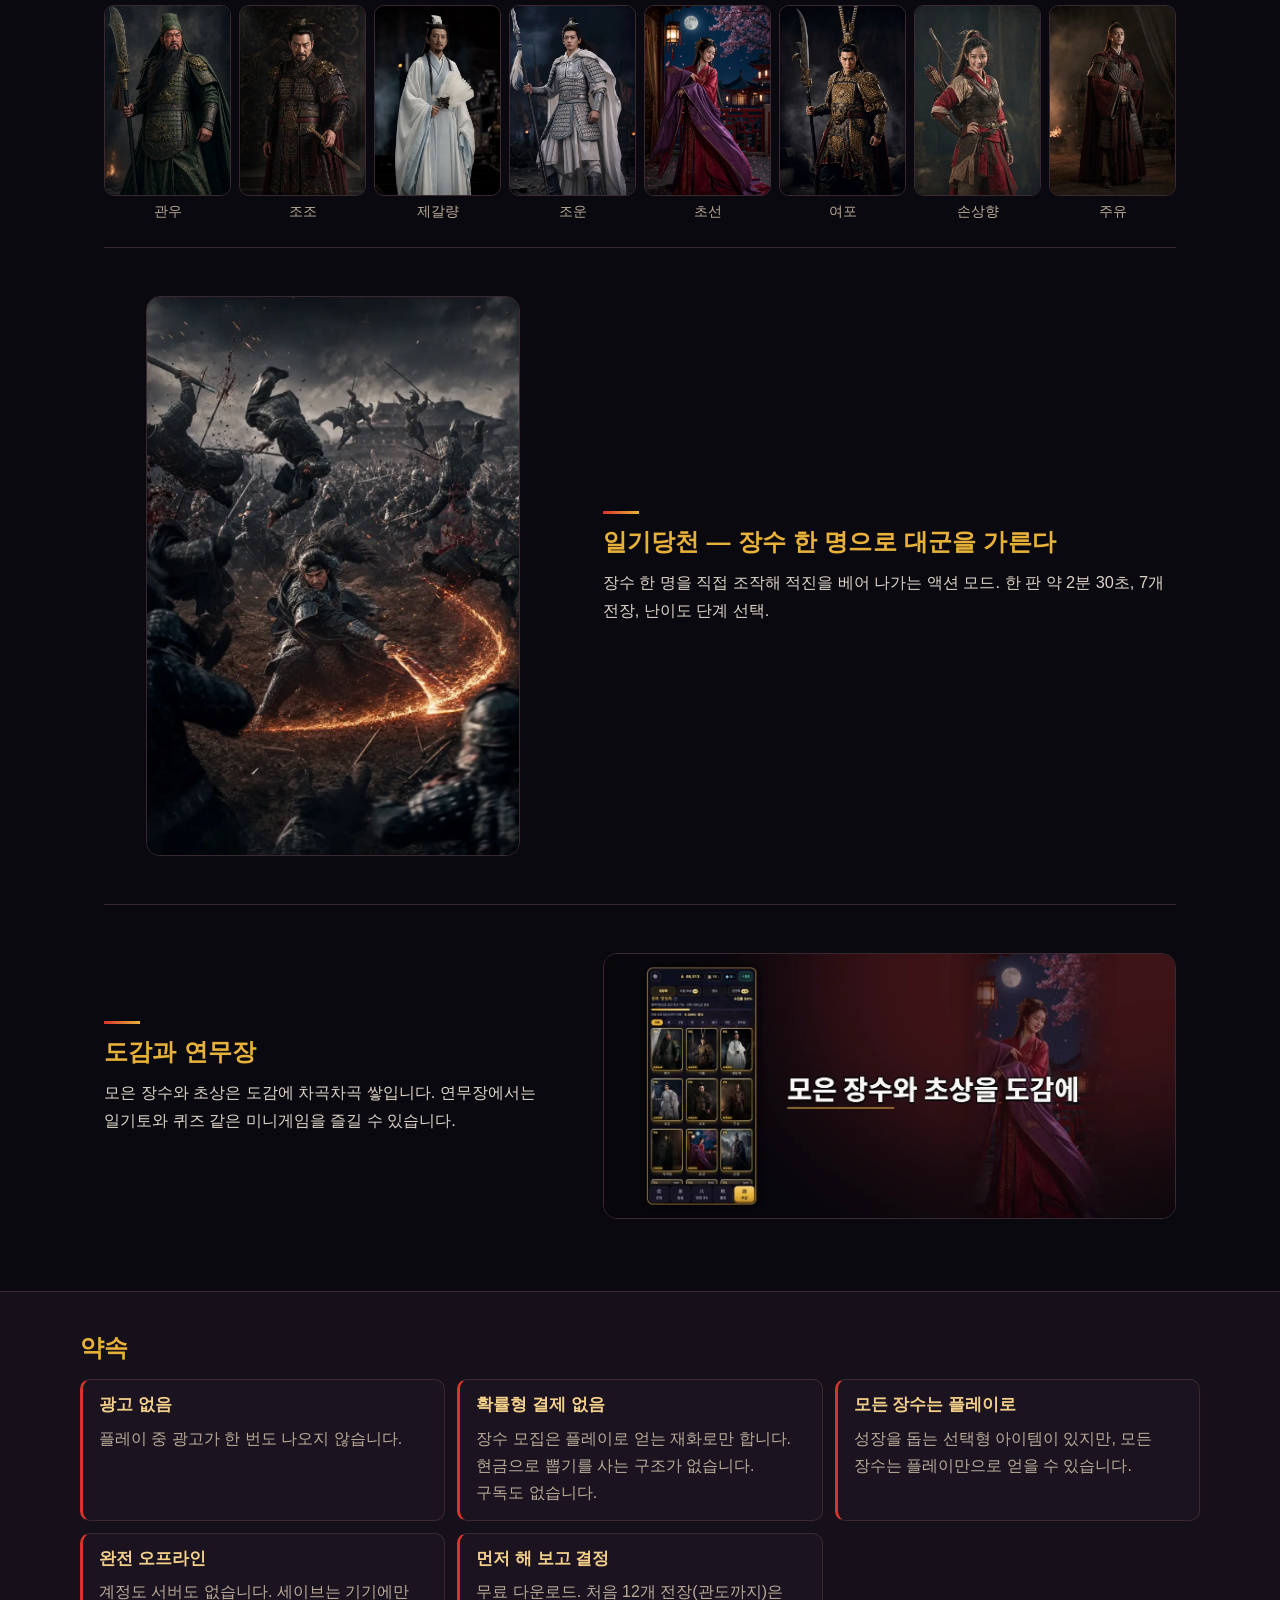
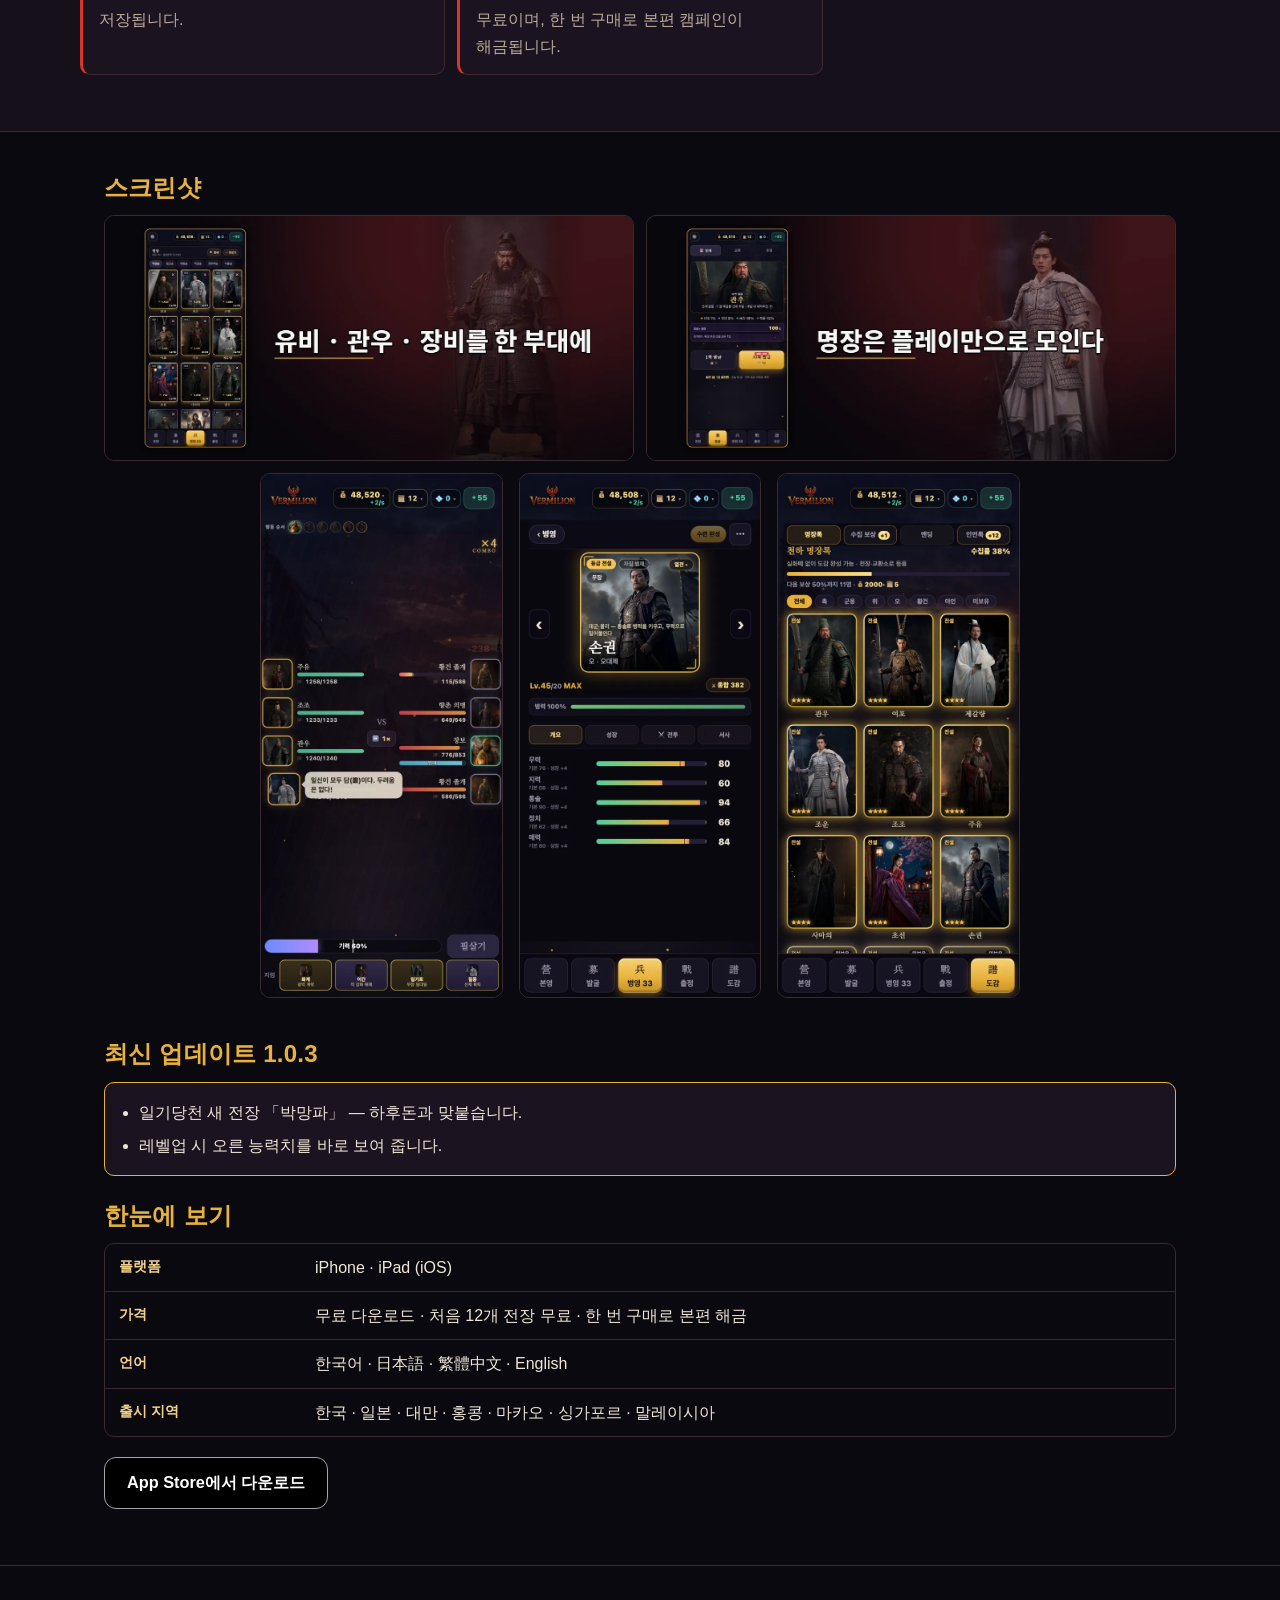
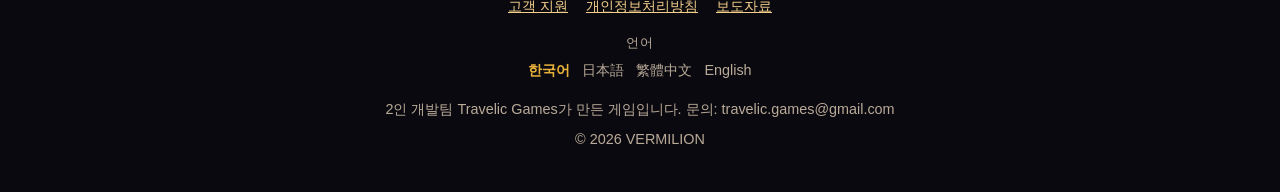
==== commit c3bfd4dd: "진형·엔딩 소개 구역 제거 · 한 줄 소개를 일기당천 중심으로" ====
--- a/index.html
+++ b/index.html
@@ -47,7 +47,7 @@
   <div class="hero-inner">
     <img class="wordmark" src="img/wordmark.webp" width="900" height="600" alt="VERMILION" decoding="async">
     <h1>VERMILION 삼국지 명장</h1>
-    <p class="pitch">실사 초상의 명장 100여 명을 모으고, 진형과 전술로 천하를 다툰다.</p>
+    <p class="pitch">실사 초상의 명장 100여 명을 모으고, 일기당천으로 대군을 벤다.</p>
     <a class="store" href="https://apps.apple.com/app/id6795466218?pt=129231526&ct=web-ko&mt=8" rel="noopener"><span>App Store에서 다운로드</span></a>
     <p class="store-note">iPhone · iPad 전용 · 무료 다운로드</p>
     <ul class="badges"><li>광고 없음</li><li>확률형 결제 없음</li><li>오프라인</li></ul>
@@ -56,7 +56,7 @@
 </section>
 
 <div id="features" class="features">
-<section class="feature" id="generals"><div class="feature-text"><h2>100명이 넘는 명장, 실사 초상으로</h2><p>장수마다 고유 특기와 열전을 갖췄습니다. 장수 사이의 인연을 맺으면 숨은 힘이 깨어납니다.</p></div><div class="feature-media"><img src="img/shots/ko/s5-detail.webp" width="1200" height="555" alt="장수 상세 화면 — 장수마다 고유 특기와 열전" loading="lazy" decoding="async"></div></section><div class="gen-strip" role="list"><figure class="gen"><img src="img/generals/guanyu.webp" width="480" height="720" alt="관우 실사 초상" loading="lazy" decoding="async"><figcaption>관우</figcaption></figure><figure class="gen"><img src="img/generals/caocao.webp" width="480" height="720" alt="조조 실사 초상" loading="lazy" decoding="async"><figcaption>조조</figcaption></figure><figure class="gen"><img src="img/generals/zhuge.webp" width="480" height="720" alt="제갈량 실사 초상" loading="lazy" decoding="async"><figcaption>제갈량</figcaption></figure><figure class="gen"><img src="img/generals/zhaoyun.webp" width="480" height="720" alt="조운 실사 초상" loading="lazy" decoding="async"><figcaption>조운</figcaption></figure><figure class="gen"><img src="img/generals/diaochan.webp" width="480" height="720" alt="초선 실사 초상" loading="lazy" decoding="async"><figcaption>초선</figcaption></figure><figure class="gen"><img src="img/generals/lubu.webp" width="480" height="720" alt="여포 실사 초상" loading="lazy" decoding="async"><figcaption>여포</figcaption></figure><figure class="gen"><img src="img/generals/sunshangxiang.webp" width="480" height="720" alt="손상향 실사 초상" loading="lazy" decoding="async"><figcaption>손상향</figcaption></figure><figure class="gen"><img src="img/generals/zhouyu.webp" width="480" height="720" alt="주유 실사 초상" loading="lazy" decoding="async"><figcaption>주유</figcaption></figure></div><section class="feature flip" id="tactics"><div class="feature-text"><h2>진형과 전술이 승패를 가른다</h2><p>누구를 어디에 세울지가 전부입니다. 삼국 시대를 관통하는 50개 전장의 캠페인을 진형과 전술로 돌파하세요.</p></div><div class="feature-media"><img src="img/shots/ko/s4-battle.webp" width="1200" height="555" alt="전투 화면 — 진형과 전술이 승패를 가른다" loading="lazy" decoding="async"></div></section><section class="feature" id="action"><div class="feature-text"><h2>일기당천 — 장수 한 명으로 대군을 가른다</h2><p>장수 한 명을 직접 조작해 적진을 베어 나가는 액션 모드. 한 판 약 2분 30초, 7개 전장, 난이도 단계 선택.</p></div><div class="feature-media"><img src="img/action-mode.webp" width="900" height="1350" alt="일기당천 모드 — 불꽃 궤적을 그리며 적군 한가운데를 베어 나가는 장수" loading="lazy" decoding="async" class="tall"></div></section><section class="feature flip" id="codex"><div class="feature-text"><h2>도감과 연무장</h2><p>모은 장수와 초상은 도감에 차곡차곡 쌓입니다. 연무장에서는 일기토와 퀴즈 같은 미니게임을 즐길 수 있습니다.</p></div><div class="feature-media"><img src="img/shots/ko/s6-codex.webp" width="1200" height="555" alt="도감 화면 — 모은 장수와 초상을 도감에" loading="lazy" decoding="async"></div></section><section class="feature" id="endings"><div class="feature-text"><h2>선택이 엔딩을 바꾼다</h2><p>캠페인 중 내린 선택에 따라 이야기의 결말이 갈라집니다.</p></div><div class="feature-media"><img src="img/shots/ko/s2-wall.webp" width="1200" height="555" alt="실사 초상 장수들이 늘어선 화면 — 그 이름들이 그대를 기다린다" loading="lazy" decoding="async"></div></section>
+<section class="feature" id="generals"><div class="feature-text"><h2>100명이 넘는 명장, 실사 초상으로</h2><p>장수마다 고유 특기와 열전을 갖췄습니다. 장수 사이의 인연을 맺으면 숨은 힘이 깨어납니다.</p></div><div class="feature-media"><img src="img/shots/ko/s5-detail.webp" width="1200" height="555" alt="장수 상세 화면 — 장수마다 고유 특기와 열전" loading="lazy" decoding="async"></div></section><div class="gen-strip" role="list"><figure class="gen"><img src="img/generals/guanyu.webp" width="480" height="720" alt="관우 실사 초상" loading="lazy" decoding="async"><figcaption>관우</figcaption></figure><figure class="gen"><img src="img/generals/caocao.webp" width="480" height="720" alt="조조 실사 초상" loading="lazy" decoding="async"><figcaption>조조</figcaption></figure><figure class="gen"><img src="img/generals/zhuge.webp" width="480" height="720" alt="제갈량 실사 초상" loading="lazy" decoding="async"><figcaption>제갈량</figcaption></figure><figure class="gen"><img src="img/generals/zhaoyun.webp" width="480" height="720" alt="조운 실사 초상" loading="lazy" decoding="async"><figcaption>조운</figcaption></figure><figure class="gen"><img src="img/generals/diaochan.webp" width="480" height="720" alt="초선 실사 초상" loading="lazy" decoding="async"><figcaption>초선</figcaption></figure><figure class="gen"><img src="img/generals/lubu.webp" width="480" height="720" alt="여포 실사 초상" loading="lazy" decoding="async"><figcaption>여포</figcaption></figure><figure class="gen"><img src="img/generals/sunshangxiang.webp" width="480" height="720" alt="손상향 실사 초상" loading="lazy" decoding="async"><figcaption>손상향</figcaption></figure><figure class="gen"><img src="img/generals/zhouyu.webp" width="480" height="720" alt="주유 실사 초상" loading="lazy" decoding="async"><figcaption>주유</figcaption></figure></div><section class="feature flip" id="action"><div class="feature-text"><h2>일기당천 — 장수 한 명으로 대군을 가른다</h2><p>장수 한 명을 직접 조작해 적진을 베어 나가는 액션 모드. 한 판 약 2분 30초, 7개 전장, 난이도 단계 선택.</p></div><div class="feature-media"><img src="img/action-mode.webp" width="900" height="1350" alt="일기당천 모드 — 불꽃 궤적을 그리며 적군 한가운데를 베어 나가는 장수" loading="lazy" decoding="async" class="tall"></div></section><section class="feature" id="codex"><div class="feature-text"><h2>도감과 연무장</h2><p>모은 장수와 초상은 도감에 차곡차곡 쌓입니다. 연무장에서는 일기토와 퀴즈 같은 미니게임을 즐길 수 있습니다.</p></div><div class="feature-media"><img src="img/shots/ko/s6-codex.webp" width="1200" height="555" alt="도감 화면 — 모은 장수와 초상을 도감에" loading="lazy" decoding="async"></div></section>
 </div>
 
 <section class="promise" aria-labelledby="promise-h">
